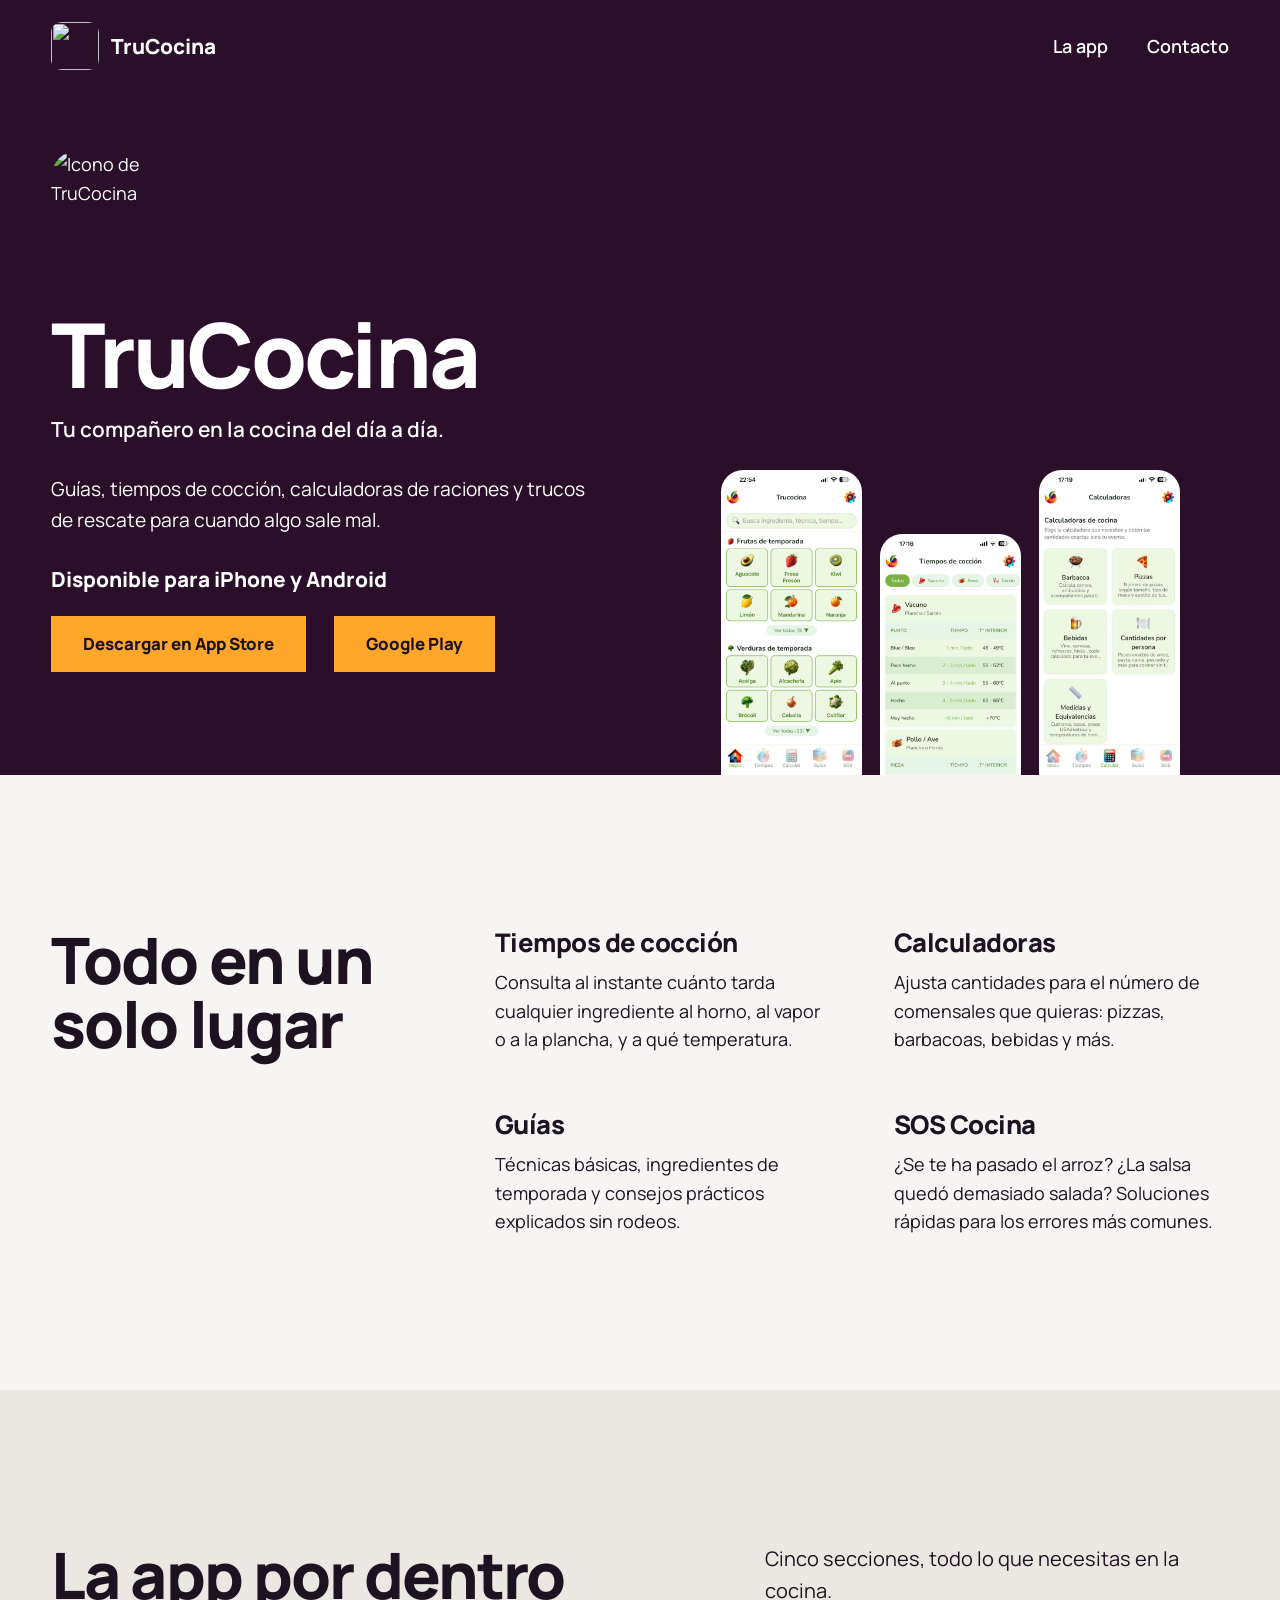
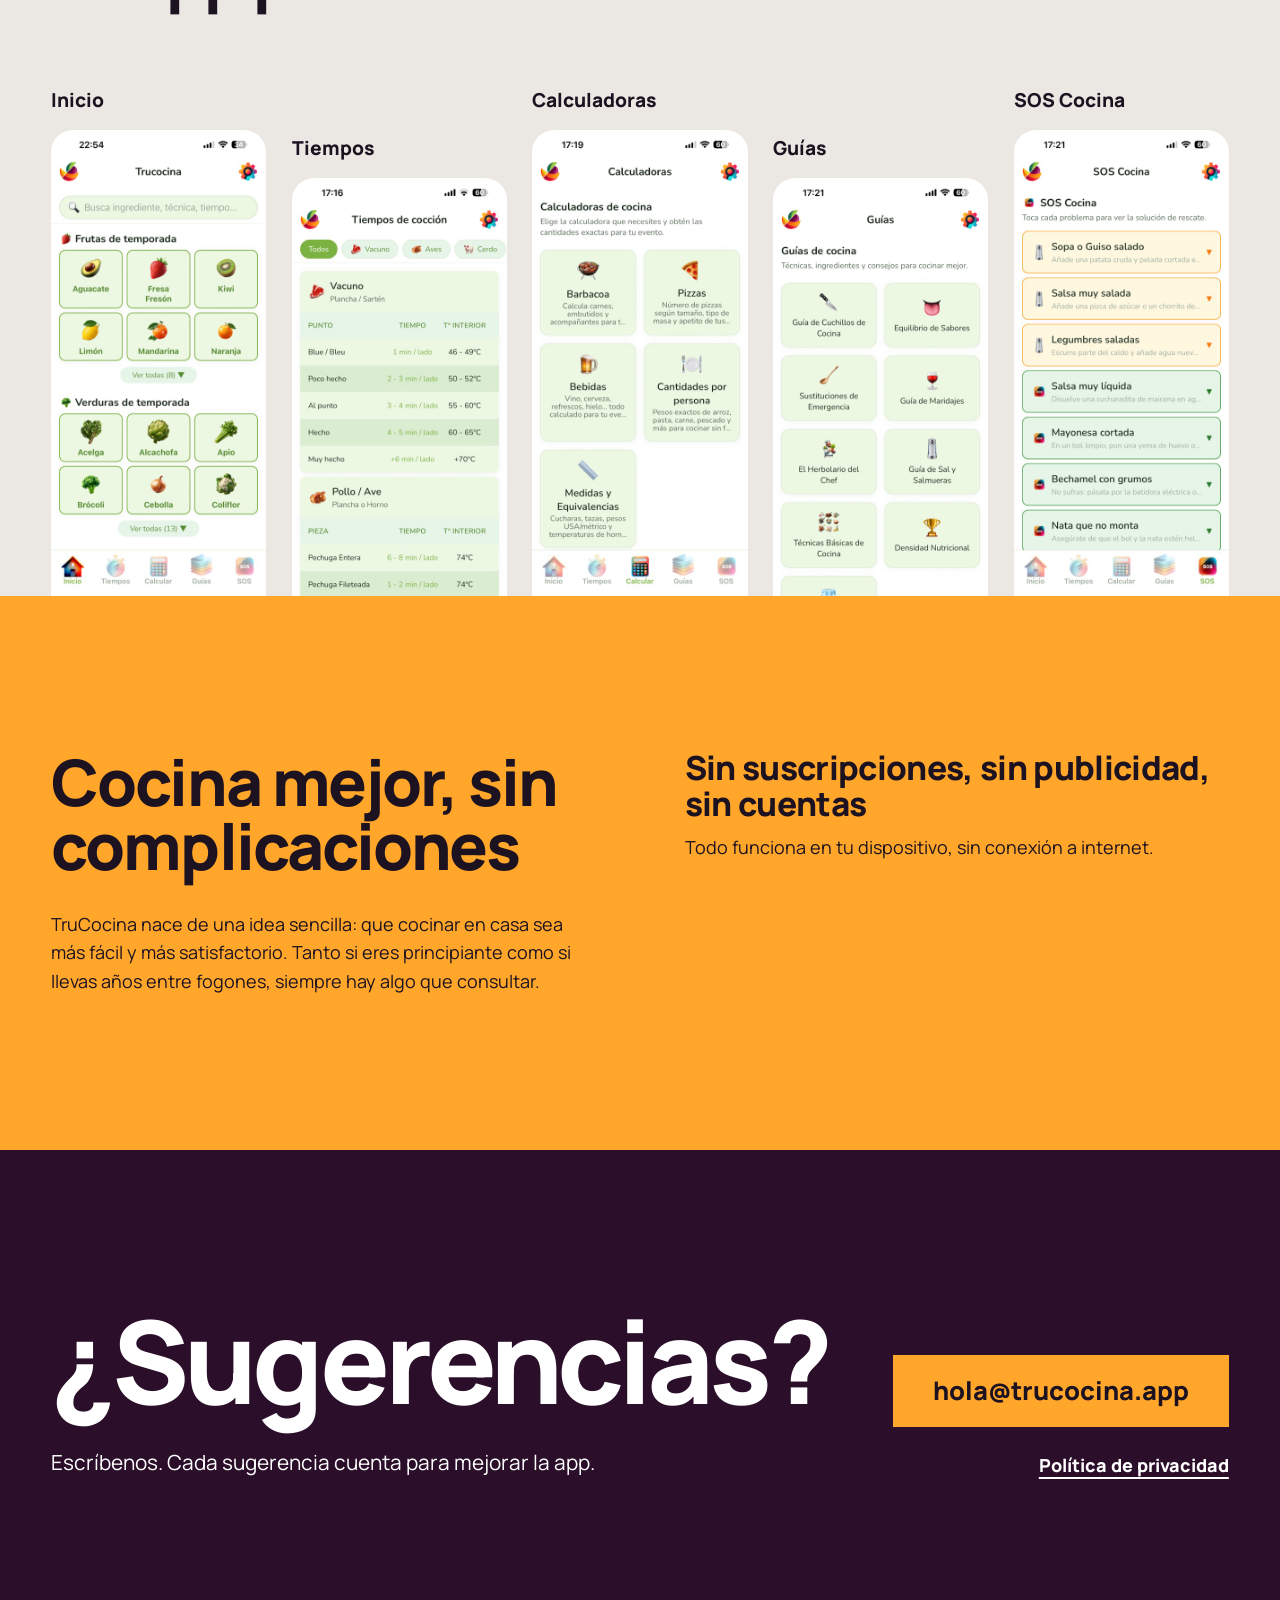
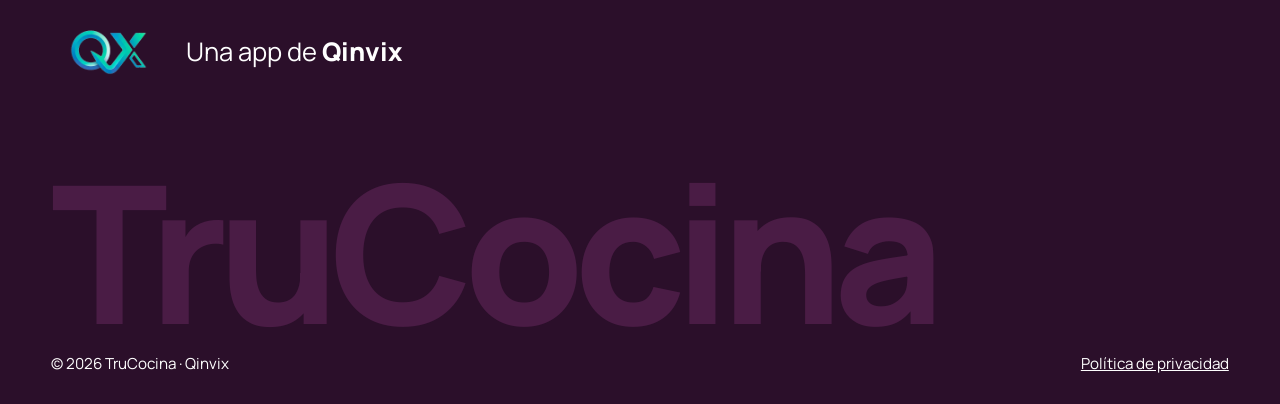
==== index.html @ 06c377cd "Web de TruCocina rediseñada con el estilo de Qinvix, enlaces a las tiendas y firma de Qinvix Co-Auth" ====
<!DOCTYPE HTML>
<html lang="es">
<head>
	<title>TruCocina — Tu compañero en la cocina</title>
	<meta charset="utf-8" />
	<meta name="viewport" content="width=device-width, initial-scale=1" />
	<meta name="description" content="TruCocina: guías de cocina, calculadoras de raciones, tiempos de cocción y trucos de rescate. Tu compañero en la cocina del día a día." />
	<meta property="og:title" content="TruCocina — Tu compañero en la cocina" />
	<meta property="og:description" content="Guías, tiempos de cocción, calculadoras y trucos de rescate. Gratis, sin anuncios, sin cuentas." />
	<meta property="og:image" content="https://trucocina.app/images/shots/inicio.jpg" />
	<link rel="icon" type="image/png" href="favicon.png" />
	<link rel="apple-touch-icon" href="images/icon.png" />
	<link rel="preconnect" href="https://fonts.googleapis.com" />
	<link rel="preconnect" href="https://fonts.gstatic.com" crossorigin />
	<link href="https://fonts.googleapis.com/css2?family=Manrope:wght@400;600;800&display=swap" rel="stylesheet" />
	<link rel="stylesheet" href="assets/css/qx.css" />
	<script>document.documentElement.classList.add('js');</script>
</head>
<body>

	<header class="hero detail wrap" id="top">
		<div class="bar wrap">
			<a class="brand" href="#top"><img src="images/icon.png" alt="" style="border-radius:22%" />TruCocina</a>
			<nav aria-label="Principal">
				<a href="#app">La app</a>
				<a href="#contacto">Contacto</a>
			</nav>
		</div>
		<div class="detail-grid">
			<div class="detail-text">
				<img class="icon reveal" src="images/icon.png" alt="Icono de TruCocina" width="1024" height="1024" />
				<h1 class="reveal" style="--d:1">TruCocina</h1>
				<p class="tagline reveal" style="--d:2">Tu compañero en la cocina del día a día.</p>
				<p class="intro reveal" style="--d:2">Guías, tiempos de cocción, calculadoras de raciones y trucos de rescate para cuando algo sale mal.</p>
				<p class="status reveal" style="--d:3">Disponible para iPhone y Android</p>
				<div class="store reveal" style="--d:3">
					<a class="btn on-dark" href="https://apps.apple.com/app/id6760367574" rel="noopener">Descargar en App Store</a>
					<a class="btn on-dark" href="https://play.google.com/store/apps/details?id=app.trucocina.mobile" rel="noopener">Google Play</a>
				</div>
			</div>
			<div class="shots">
				<img class="reveal" src="images/shots/inicio.jpg" alt="Pantalla de inicio de TruCocina" width="480" height="1040" />
				<img class="reveal" style="--d:2" src="images/shots/tiempos.jpg" alt="Tiempos de cocción en TruCocina" width="480" height="1040" loading="lazy" />
				<img class="reveal" style="--d:3" src="images/shots/calculadoras.jpg" alt="Calculadoras de raciones en TruCocina" width="480" height="1040" loading="lazy" />
			</div>
		</div>
	</header>

	<section class="features wrap" id="app" aria-labelledby="feat-title">
		<h2 id="feat-title" class="reveal">Todo en un solo lugar</h2>
		<div class="list">
			<div class="reveal" style="--d:1"><h3>Tiempos de cocción</h3><p>Consulta al instante cuánto tarda cualquier ingrediente al horno, al vapor o a la plancha, y a qué temperatura.</p></div>
			<div class="reveal" style="--d:2"><h3>Calculadoras</h3><p>Ajusta cantidades para el número de comensales que quieras: pizzas, barbacoas, bebidas y más.</p></div>
			<div class="reveal" style="--d:1"><h3>Guías</h3><p>Técnicas básicas, ingredientes de temporada y consejos prácticos explicados sin rodeos.</p></div>
			<div class="reveal" style="--d:2"><h3>SOS Cocina</h3><p>¿Se te ha pasado el arroz? ¿La salsa quedó demasiado salada? Soluciones rápidas para los errores más comunes.</p></div>
		</div>
	</section>

	<section class="gallery wrap" aria-labelledby="gal-title">
		<div class="gallery-head">
			<h2 id="gal-title" class="reveal">La app por dentro</h2>
			<p class="reveal" style="--d:1">Cinco secciones, todo lo que necesitas en la cocina.</p>
		</div>
		<div class="gallery-row">
			<figure class="reveal"><figcaption>Inicio</figcaption><img src="images/shots/inicio.jpg" alt="Inicio de TruCocina" width="480" height="1040" loading="lazy" /></figure>
			<figure class="reveal" style="--d:1"><figcaption>Tiempos</figcaption><img src="images/shots/tiempos.jpg" alt="Tiempos de cocción" width="480" height="1040" loading="lazy" /></figure>
			<figure class="reveal" style="--d:2"><figcaption>Calculadoras</figcaption><img src="images/shots/calculadoras.jpg" alt="Calculadoras de raciones" width="480" height="1040" loading="lazy" /></figure>
			<figure class="reveal" style="--d:3"><figcaption>Guías</figcaption><img src="images/shots/guias.jpg" alt="Guías de cocina" width="480" height="1040" loading="lazy" /></figure>
			<figure class="reveal" style="--d:4"><figcaption>SOS Cocina</figcaption><img src="images/shots/sos.jpg" alt="SOS Cocina" width="480" height="1040" loading="lazy" /></figure>
		</div>
	</section>

	<section class="why wrap" aria-labelledby="why-title">
		<div class="intro">
			<h2 id="why-title" class="reveal">Cocina mejor, sin complicaciones</h2>
			<p class="reveal" style="--d:1">TruCocina nace de una idea sencilla: que cocinar en casa sea más fácil y más satisfactorio. Tanto si eres principiante como si llevas años entre fogones, siempre hay algo que consultar.</p>
		</div>
		<div class="points">
			<div class="reveal" style="--d:1">
				<h3>Sin suscripciones, sin publicidad, sin cuentas</h3>
				<p>Todo funciona en tu dispositivo, sin conexión a internet.</p>
			</div>
		</div>
	</section>

	<section class="contact wrap" id="contacto" aria-labelledby="contact-title">
		<div>
			<h2 id="contact-title" class="reveal">¿Sugerencias?</h2>
			<p class="reveal" style="--d:1">Escríbenos. Cada sugerencia cuenta para mejorar la app.</p>
		</div>
		<div class="actions reveal" style="--d:2">
			<a class="btn on-dark" href="mailto:hola@trucocina.app">hola@trucocina.app</a>
			<div class="links">
				<a class="link" href="privacidad.html">Política de privacidad</a>
			</div>
		</div>
	</section>

	<footer class="foot wrap">
		<a class="made-by" href="https://qinvix.com"><img src="images/qinvix-logo.png" alt="" width="1024" height="1024" /><span>Una app de <strong>Qinvix</strong></span></a>
		<div class="name" aria-hidden="true"></div>
		<div class="small">
			<span>&copy; 2026 TruCocina · Qinvix</span>
			<a href="privacidad.html">Política de privacidad</a>
		</div>
	</footer>

	<script>
		(function () {
			var items = document.querySelectorAll('.reveal');
			if (!('IntersectionObserver' in window)) { items.forEach(function (e) { e.classList.add('in'); }); return; }
			var io = new IntersectionObserver(function (entries) {
				entries.forEach(function (en) { if (en.isIntersecting) { en.target.classList.add('in'); io.unobserve(en.target); } });
			}, { rootMargin: '0px 0px -8% 0px', threshold: 0.12 });
			items.forEach(function (e) { io.observe(e); });
		})();
	</script>
</body>
</html>
---- assets/css/qx.css ----
/* Estilo de trucocina.app (mismo sistema que qinvix.com, con la paleta de TruCocina) */
:root {
	--navy: #2b0f2a;
	--navy-2: #4a1c45;
	--ground: #f6f5f3;
	--ground-2: #ebe8e4;
	--ink: #1d1220;
	--teal: #ffa62b;
	--white: #ffffff;
	--gutter: clamp(20px, 4vw, 56px);
	--ease: cubic-bezier(.2, .7, .2, 1);
}
* { box-sizing: border-box; margin: 0; padding: 0; }
html { scroll-behavior: smooth; }
body { font-family: 'Manrope', system-ui, sans-serif; font-size: 1.125rem; line-height: 1.6; color: var(--ink); background: var(--ground); -webkit-font-smoothing: antialiased; }
img { display: block; max-width: 100%; height: auto; }
a { color: inherit; }
:focus-visible { outline: 3px solid var(--teal); outline-offset: 3px; }
.wrap { padding-left: var(--gutter); padding-right: var(--gutter); }

/* Movimiento: solo si hay JS; sin él todo se ve */
.js .reveal { opacity: 0; transform: translateY(28px); transition: opacity .7s var(--ease), transform .7s var(--ease); transition-delay: calc(var(--d, 0) * 80ms); }
.js .reveal.in { opacity: 1; transform: none; }

/* Botones: planos, esquinas rectas */
.btn { display: inline-flex; align-items: center; justify-content: center; min-height: 56px; padding: 0 32px; font: 800 1.05rem/1 'Manrope', sans-serif; text-decoration: none; background: var(--ink); color: var(--white); border: 0; cursor: pointer; transition: transform .2s var(--ease), background-color .2s; }
.btn:hover { transform: translateY(-3px); }
.btn:active { transform: scale(.97); }
.btn.on-dark { background: var(--teal); color: var(--ink); }
.link { font-weight: 800; text-underline-offset: 5px; text-decoration-thickness: 2px; }

/* Barra */
.bar { position: absolute; top: 0; left: 0; right: 0; z-index: 2; display: flex; align-items: center; justify-content: space-between; padding-top: 22px; padding-bottom: 22px; color: var(--white); }
.bar .brand { display: flex; align-items: center; gap: 12px; font-weight: 800; font-size: 1.3rem; text-decoration: none; letter-spacing: -.01em; }
.bar .brand img { width: 48px; height: 48px; object-fit: contain; }
.bar nav { display: flex; gap: clamp(18px, 3vw, 40px); }
.bar nav a { font-weight: 600; text-decoration: none; padding: 10px 0; }
.bar nav a:hover { text-decoration: underline; text-underline-offset: 6px; text-decoration-thickness: 2px; }

/* Primera pantalla */
.hero { position: relative; min-height: min(100svh, 800px); background: var(--navy); color: var(--white); display: flex; flex-direction: column; justify-content: flex-start; gap: clamp(48px, 7vw, 96px); padding-top: 150px; padding-bottom: clamp(40px, 6vw, 72px); }
.hero h1 { font-weight: 800; font-size: clamp(2.9rem, 7.4vw, 7.2rem); line-height: .98; letter-spacing: -.035em; max-width: 11em; }
.hero h1 br { display: block; }
.hero-row { display: grid; grid-template-columns: minmax(0, 4fr) minmax(0, 8fr); gap: clamp(32px, 5vw, 80px); align-items: end; }
.hero p { font-size: 1.3rem; max-width: 30em; margin-bottom: 32px; }
.shelf { display: grid; grid-template-columns: repeat(5, 1fr); gap: clamp(12px, 1.6vw, 24px); list-style: none; }
.shelf a { display: block; transition: transform .3s var(--ease); }
.shelf a:hover { transform: translateY(-8px); }
.shelf img { width: 100%; aspect-ratio: 1; object-fit: cover; border-radius: 22%; }

/* Apps */
.apps-head { background: var(--ground); padding-top: clamp(80px, 12vw, 180px); padding-bottom: clamp(40px, 6vw, 80px); display: grid; grid-template-columns: minmax(0, 7fr) minmax(0, 5fr); gap: clamp(24px, 5vw, 80px); align-items: end; }
h2 { font-weight: 800; font-size: clamp(2.2rem, 5vw, 4.6rem); line-height: 1; letter-spacing: -.03em; }
.apps-head p { font-size: 1.25rem; }
.app { display: grid; grid-template-columns: minmax(0, 1fr) minmax(0, 1fr); gap: clamp(32px, 6vw, 96px); align-items: stretch; background: var(--ground); }
.app:nth-of-type(even) { background: var(--ground-2); }
.app .text { padding-top: clamp(64px, 9vw, 130px); padding-bottom: clamp(64px, 9vw, 130px); display: flex; flex-direction: column; align-items: flex-start; }
.app .icon { width: clamp(88px, 9vw, 132px); aspect-ratio: 1; border-radius: 22%; margin-bottom: 28px; }
.app h3 { font-weight: 800; font-size: clamp(2rem, 4vw, 3.4rem); line-height: 1; letter-spacing: -.03em; margin-bottom: 18px; }
.app .text p { max-width: 28em; margin-bottom: 20px; }
.app .status { font-weight: 800; margin-bottom: 28px; }
.shots { display: flex; justify-content: center; align-items: flex-end; gap: clamp(14px, 2vw, 28px); height: clamp(380px, 38vw, 560px); overflow: hidden; align-self: end; }
.shots img { width: clamp(150px, 15vw, 240px); border-radius: 28px 28px 0 0; }
.shots img:nth-child(even) { margin-bottom: -64px; }

/* Principios */
.why { background: var(--teal); padding-top: clamp(80px, 12vw, 180px); padding-bottom: clamp(80px, 12vw, 180px); display: grid; grid-template-columns: minmax(0, 6fr) minmax(0, 6fr); gap: clamp(40px, 7vw, 120px); align-items: start; }
.why h2 { margin-bottom: 32px; }
.why .intro p + p { margin-top: 18px; }
.why .points { display: grid; gap: 48px; }
.why h3 { font-weight: 800; font-size: clamp(1.5rem, 2.6vw, 2.2rem); line-height: 1.1; letter-spacing: -.02em; margin-bottom: 10px; }

/* Contacto y pie */
.contact { background: var(--navy); color: var(--white); padding-top: clamp(80px, 12vw, 180px); padding-bottom: clamp(64px, 9vw, 120px); display: grid; grid-template-columns: minmax(0, 7fr) minmax(0, 5fr); gap: 40px clamp(32px, 6vw, 96px); align-items: end; }
.contact h2 { font-size: clamp(3rem, 9vw, 9rem); letter-spacing: -.04em; }
.contact p { font-size: 1.3rem; max-width: 30em; }
.contact .actions { display: flex; justify-content: flex-end; }
.contact .btn { font-size: clamp(1.1rem, 2.2vw, 1.6rem); min-height: 72px; padding: 0 40px; }
.foot { background: var(--navy); color: var(--white); padding-bottom: 28px; }
.foot .name { font-weight: 800; font-size: 15vw; line-height: .8; letter-spacing: -.05em; color: var(--navy-2); white-space: nowrap; overflow: hidden; user-select: none; }
.foot .name::before { content: 'TruCocina'; }
.foot .small { display: flex; flex-wrap: wrap; justify-content: space-between; gap: 12px 32px; padding-top: 24px; font-size: .95rem; }

@media (max-width: 900px) {
	.hero { padding-top: 120px; }
	.hero h1 br { display: none; }
	.hero-row, .apps-head, .app, .why { grid-template-columns: 1fr; }
	.hero-row { gap: 40px; align-items: start; }
	.app .text { padding-bottom: 40px; }
	.shots { height: clamp(300px, 80vw, 420px); }
	.shots img { width: clamp(130px, 36vw, 200px); }
	.contact { grid-template-columns: 1fr; }
	.contact .actions { justify-content: flex-start; }
	.contact .btn { width: 100%; }
}
@media (max-width: 600px) {
	.hero { min-height: 0; }
	.bar nav a:nth-child(2) { display: none; }
	.bar nav a { white-space: nowrap; }
}
/* Logo grande en la primera pantalla */
.hero-logo { position: absolute; right: var(--gutter); top: 120px; width: clamp(180px, 20vw, 300px); height: auto; }
@media (max-width: 900px) { .hero-logo { display: none; } }

/* Botones de tienda y enlaces secundarios */
.store { display: flex; flex-wrap: wrap; align-items: center; gap: 16px 28px; }
.status { font-weight: 800; }

/* Páginas de detalle de cada app */
.hero.detail { min-height: 0; padding-bottom: 0; gap: 0; }
.detail-grid { display: grid; grid-template-columns: minmax(0, 6fr) minmax(0, 6fr); gap: clamp(32px, 5vw, 80px); align-items: end; }
.detail-grid .shots { gap: clamp(10px, 1.4vw, 20px); }
.detail-grid .shots img { width: clamp(96px, 11vw, 176px); border-radius: 22px 22px 0 0; }
.detail-text { padding-bottom: clamp(56px, 8vw, 110px); }
.detail-text .icon { width: clamp(96px, 10vw, 150px); aspect-ratio: 1; border-radius: 22%; margin-bottom: 32px; }
.detail-text h1 { font-size: clamp(3rem, 7vw, 6.4rem); max-width: none; }
.tagline { font-size: clamp(1.4rem, 2.4vw, 2rem); font-weight: 600; line-height: 1.25; margin: 18px 0 20px; max-width: 20em; }
.hero .intro { max-width: 32em; font-size: 1.2rem; margin-bottom: 28px; }
.hero .status { margin-bottom: 20px; }
.features { background: var(--ground); padding-top: clamp(80px, 12vw, 180px); padding-bottom: clamp(80px, 12vw, 180px); display: grid; grid-template-columns: minmax(0, 4fr) minmax(0, 8fr); gap: clamp(32px, 6vw, 96px); align-items: start; }
.features .list { display: grid; grid-template-columns: 1fr 1fr; gap: 56px clamp(32px, 5vw, 72px); }
.features h3, .faq h3 { font-weight: 800; font-size: clamp(1.3rem, 2vw, 1.7rem); line-height: 1.15; letter-spacing: -.02em; margin-bottom: 10px; }
.facts { background: var(--teal); padding-top: clamp(64px, 9vw, 130px); padding-bottom: clamp(64px, 9vw, 130px); }
.facts p { font-size: clamp(1.3rem, 2.4vw, 2.2rem); font-weight: 600; line-height: 1.3; letter-spacing: -.01em; max-width: 46em; }
.sr { position: absolute; width: 1px; height: 1px; overflow: hidden; clip: rect(0 0 0 0); white-space: nowrap; }
.faq { background: var(--ground-2); padding-top: clamp(80px, 12vw, 180px); padding-bottom: clamp(80px, 12vw, 180px); display: grid; grid-template-columns: minmax(0, 4fr) minmax(0, 8fr); gap: clamp(32px, 6vw, 96px); align-items: start; }
.faq .list { display: grid; gap: 40px; }
.contact .links { display: flex; flex-direction: column; align-items: flex-start; gap: 20px; }
.contact .actions { flex-direction: column; align-items: flex-end; gap: 24px; }
@media (max-width: 900px) {
	.detail-grid, .features, .faq { grid-template-columns: 1fr; }
	.detail-grid .shots img { width: clamp(90px, 28vw, 170px); }
	.features .list { grid-template-columns: 1fr; gap: 40px; }
	.contact .actions { align-items: flex-start; }
}
@media (prefers-reduced-motion: reduce) {
	html { scroll-behavior: auto; }
	.js .reveal { opacity: 1; transform: none; transition: none; }
	.btn, .shelf a { transition: none; }
}
.contact h2 { margin-bottom: 28px; }

/* Galería de la app por dentro */
.gallery { background: var(--ground-2); padding-top: clamp(80px, 12vw, 180px); }
.gallery-head { display: grid; grid-template-columns: minmax(0, 7fr) minmax(0, 5fr); gap: clamp(24px, 5vw, 80px); align-items: end; padding-bottom: clamp(40px, 6vw, 80px); }
.gallery-head p { font-size: 1.25rem; }
.gallery-row { display: grid; grid-template-columns: repeat(5, minmax(0, 1fr)); gap: clamp(10px, 2vw, 32px); align-items: end; height: clamp(360px, 40vw, 600px); overflow: hidden; }
.gallery-row figure { display: flex; flex-direction: column; justify-content: flex-end; height: 100%; }
.gallery-row figcaption { font-weight: 800; font-size: clamp(.95rem, 1.5vw, 1.3rem); margin-bottom: 14px; }
.gallery-row img { width: 100%; border-radius: 22px 22px 0 0; }
.gallery-row figure:nth-child(even) img { margin-bottom: -48px; }
@media (max-width: 900px) {
	.gallery-head { grid-template-columns: 1fr; }
	.gallery-row { grid-template-columns: repeat(2, minmax(0, 1fr)); height: auto; overflow: visible; row-gap: 32px; }
	.gallery-row figure { height: 360px; overflow: hidden; justify-content: flex-start; }
	.gallery-row figure:nth-child(even) img { margin-bottom: 0; }
}

/* Firma de Qinvix en el pie */
.made-by { display: inline-flex; align-items: center; gap: 20px; margin-bottom: clamp(32px, 5vw, 64px); text-decoration: none; color: var(--white); font-size: clamp(1.2rem, 2vw, 1.6rem); transition: transform .2s var(--ease); }
.made-by:hover { transform: translateX(6px); }
.made-by img { width: clamp(72px, 9vw, 120px); height: auto; }
.made-by strong { font-weight: 800; }
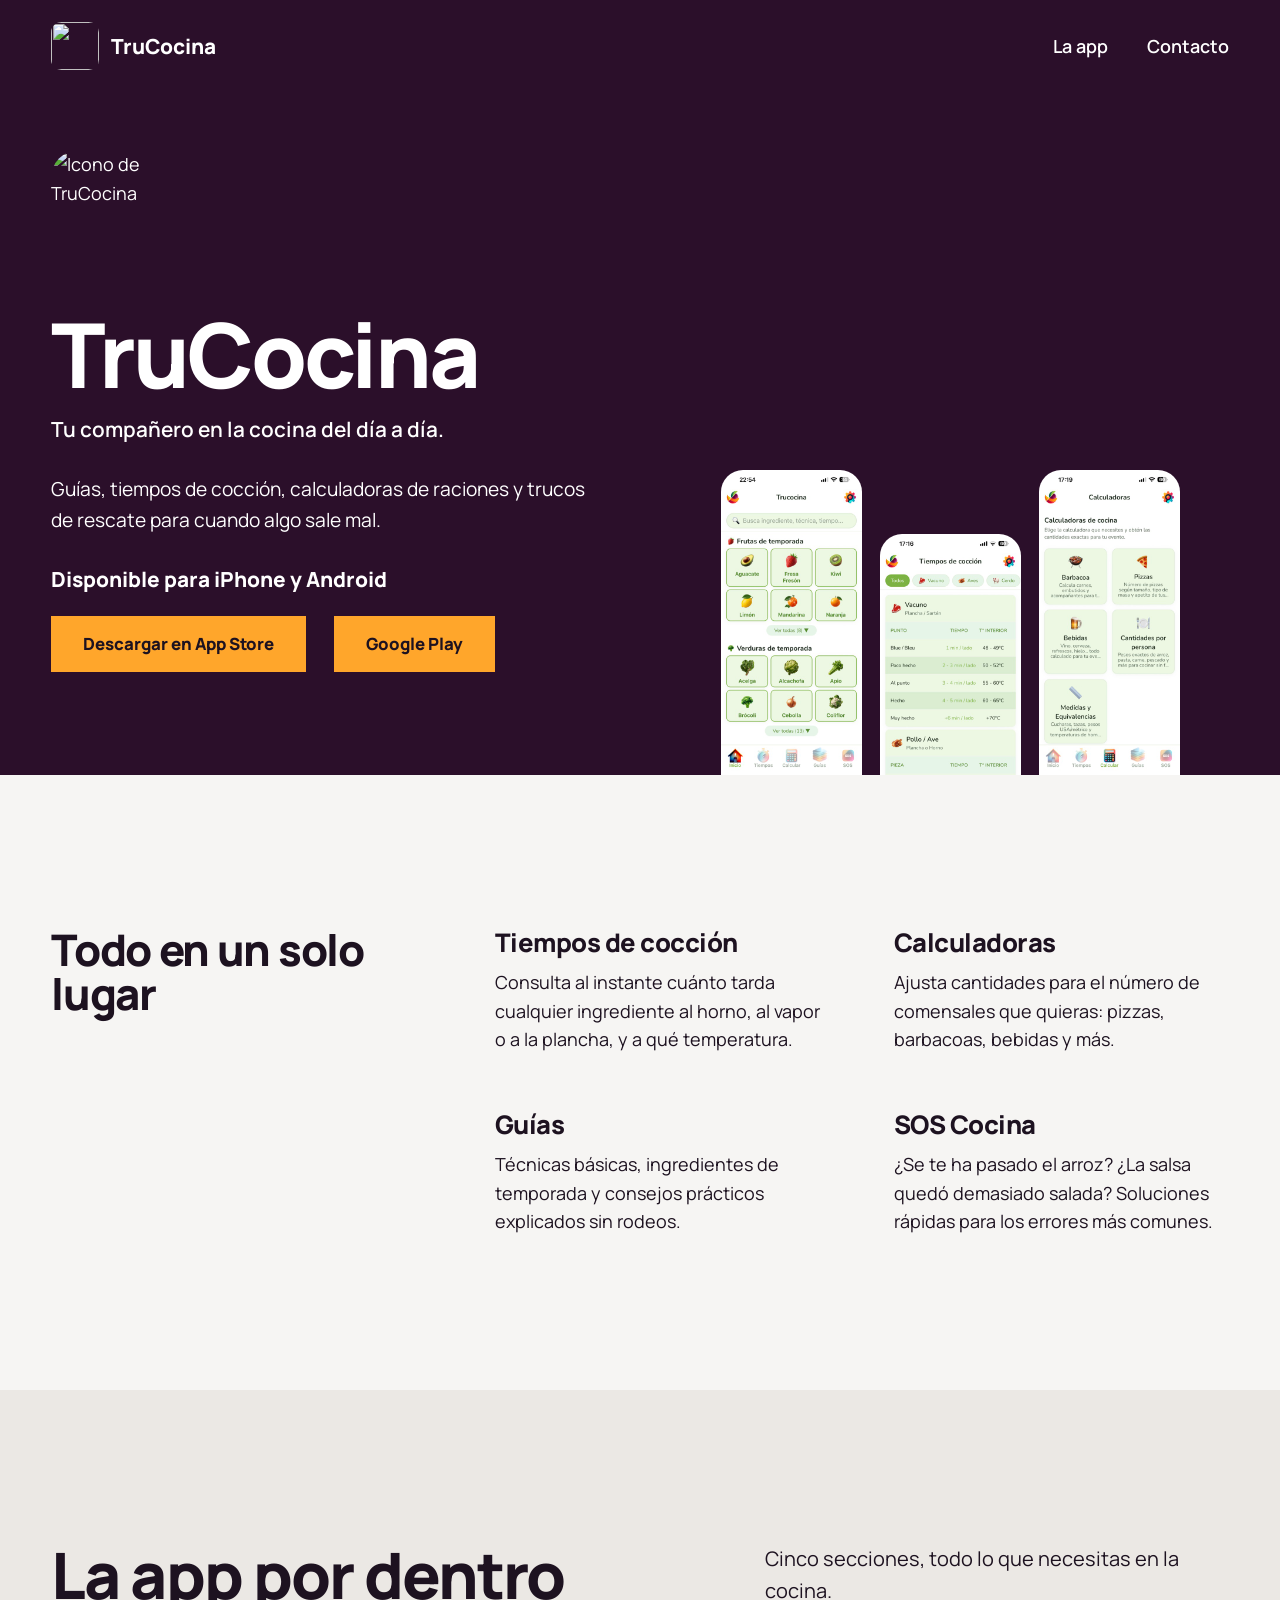
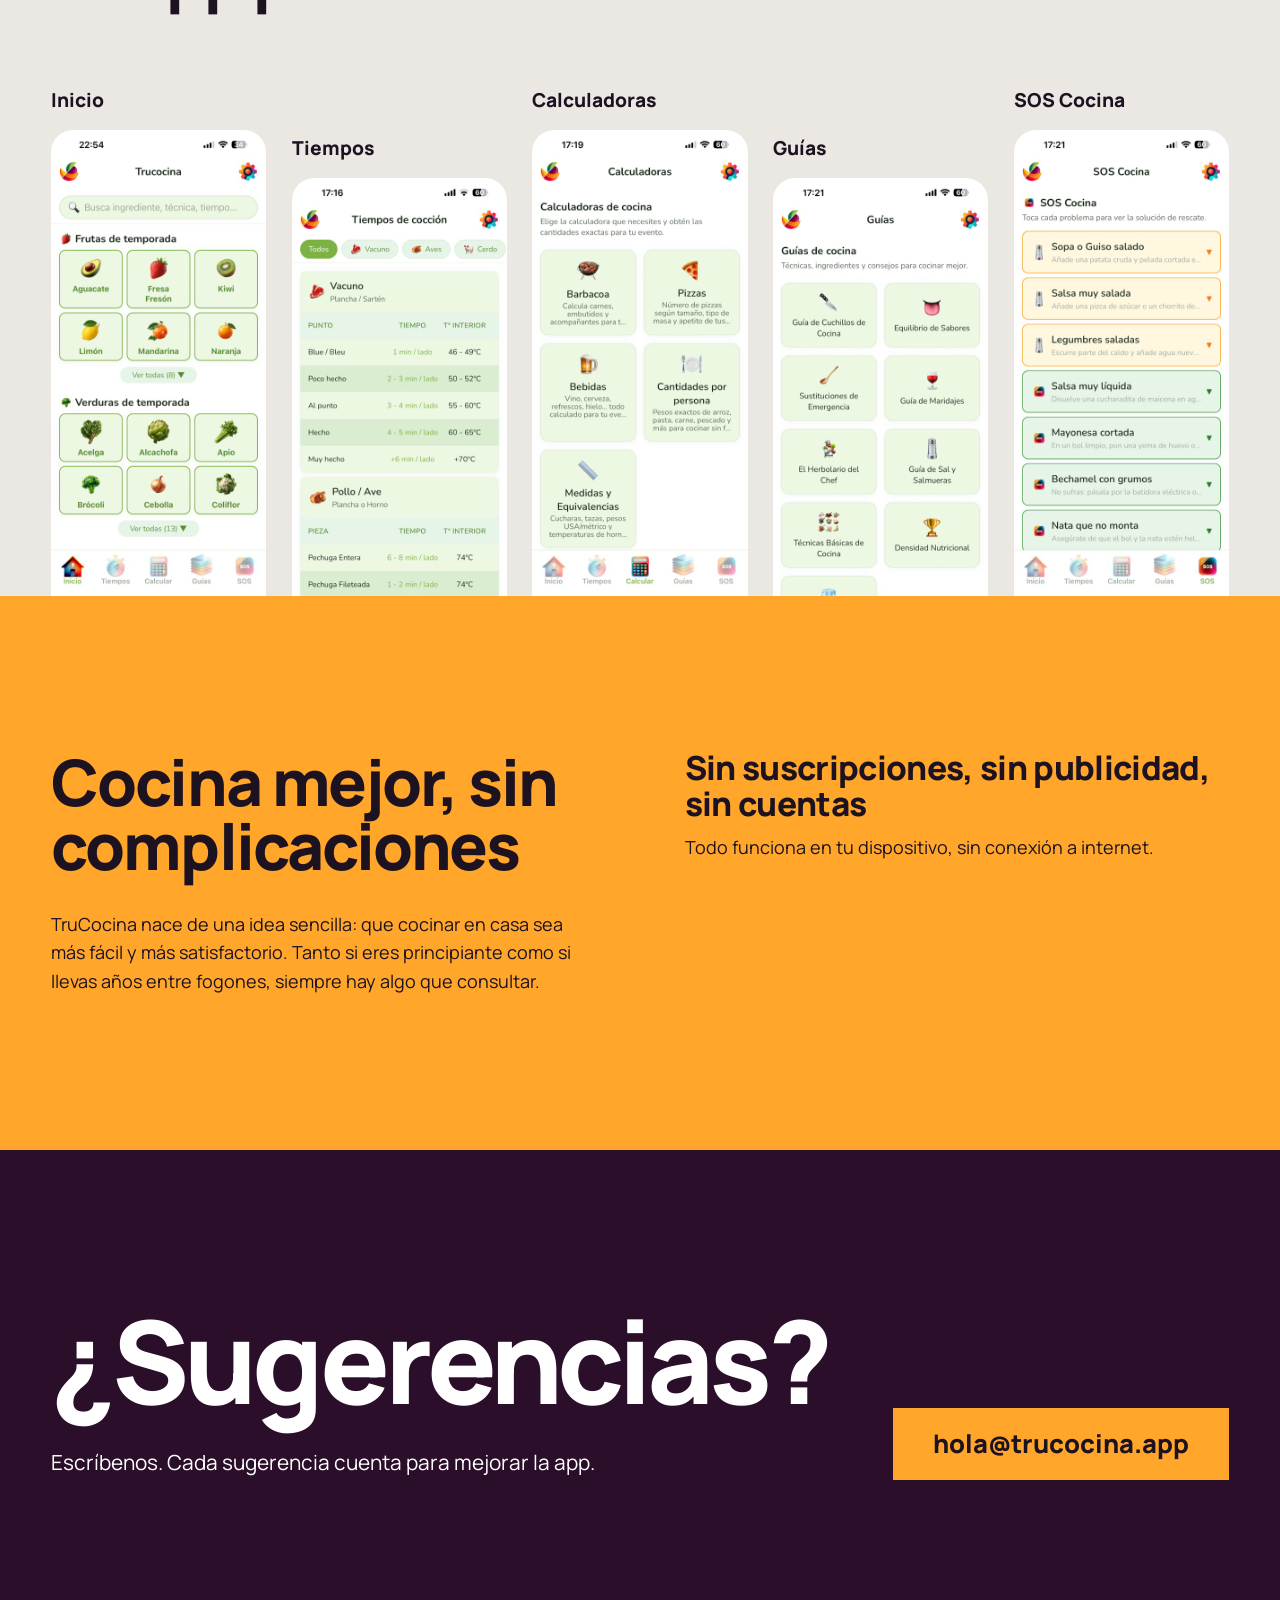
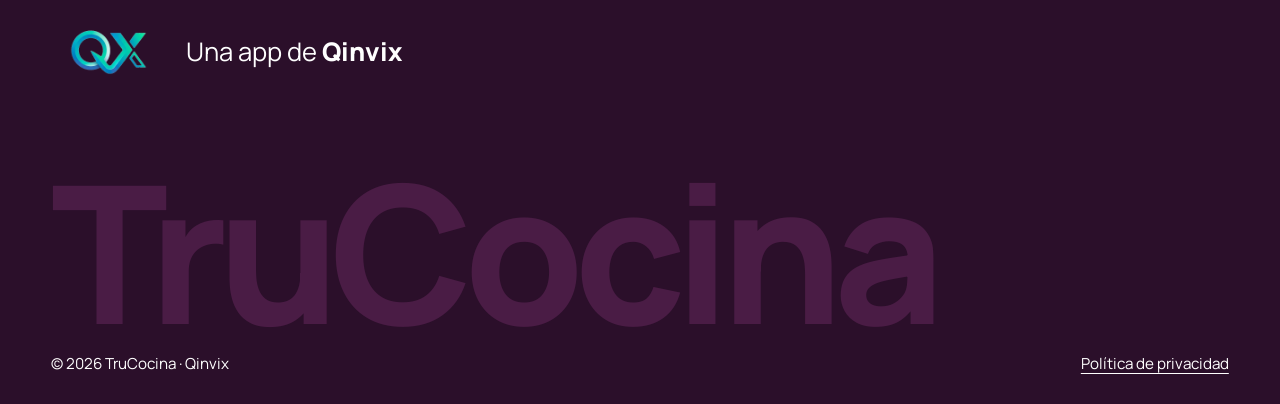
==== commit b9e8f202: "TruCocina: privacidad y páginas de sección rediseñadas, galería enlazada y enlace duplicado fuera Co" ====
--- a/index.html
+++ b/index.html
@@ -62,11 +62,11 @@
 			<p class="reveal" style="--d:1">Cinco secciones, todo lo que necesitas en la cocina.</p>
 		</div>
 		<div class="gallery-row">
-			<figure class="reveal"><figcaption>Inicio</figcaption><img src="images/shots/inicio.jpg" alt="Inicio de TruCocina" width="480" height="1040" loading="lazy" /></figure>
-			<figure class="reveal" style="--d:1"><figcaption>Tiempos</figcaption><img src="images/shots/tiempos.jpg" alt="Tiempos de cocción" width="480" height="1040" loading="lazy" /></figure>
-			<figure class="reveal" style="--d:2"><figcaption>Calculadoras</figcaption><img src="images/shots/calculadoras.jpg" alt="Calculadoras de raciones" width="480" height="1040" loading="lazy" /></figure>
-			<figure class="reveal" style="--d:3"><figcaption>Guías</figcaption><img src="images/shots/guias.jpg" alt="Guías de cocina" width="480" height="1040" loading="lazy" /></figure>
-			<figure class="reveal" style="--d:4"><figcaption>SOS Cocina</figcaption><img src="images/shots/sos.jpg" alt="SOS Cocina" width="480" height="1040" loading="lazy" /></figure>
+			<a href="capturas/inicio.html" class="reveal"><figure><figcaption>Inicio</figcaption><img src="images/shots/inicio.jpg" alt="Inicio de TruCocina" width="480" height="1040" loading="lazy" /></figure></a>
+			<a href="capturas/tiempos.html" class="reveal" style="--d:1"><figure><figcaption>Tiempos</figcaption><img src="images/shots/tiempos.jpg" alt="Tiempos de cocción" width="480" height="1040" loading="lazy" /></figure></a>
+			<a href="capturas/calculadoras.html" class="reveal" style="--d:2"><figure><figcaption>Calculadoras</figcaption><img src="images/shots/calculadoras.jpg" alt="Calculadoras de raciones" width="480" height="1040" loading="lazy" /></figure></a>
+			<a href="capturas/guias.html" class="reveal" style="--d:3"><figure><figcaption>Guías</figcaption><img src="images/shots/guias.jpg" alt="Guías de cocina" width="480" height="1040" loading="lazy" /></figure></a>
+			<a href="capturas/sos.html" class="reveal" style="--d:4"><figure><figcaption>SOS Cocina</figcaption><img src="images/shots/sos.jpg" alt="SOS Cocina" width="480" height="1040" loading="lazy" /></figure></a>
 		</div>
 	</section>
 
@@ -90,9 +90,6 @@
 		</div>
 		<div class="actions reveal" style="--d:2">
 			<a class="btn on-dark" href="mailto:hola@trucocina.app">hola@trucocina.app</a>
-			<div class="links">
-				<a class="link" href="privacidad.html">Política de privacidad</a>
-			</div>
 		</div>
 	</section>
 
--- a/assets/css/qx.css
+++ b/assets/css/qx.css
@@ -161,3 +161,58 @@
 .made-by:hover { transform: translateX(6px); }
 .made-by img { width: clamp(72px, 9vw, 120px); height: auto; }
 .made-by strong { font-weight: 800; }
+
+/* Páginas legales y de soporte */
+.doc-hero { min-height: 0; gap: 20px; padding-top: 150px; padding-bottom: clamp(48px, 7vw, 96px); }
+.doc-hero h1 { font-size: clamp(2.4rem, 5.6vw, 5.2rem); max-width: 16em; }
+.doc-hero .updated { font-size: 1.1rem; }
+.doc { background: var(--ground); padding-top: clamp(64px, 9vw, 130px); padding-bottom: clamp(80px, 12vw, 180px); display: grid; grid-template-columns: minmax(0, 4fr) minmax(0, 8fr); gap: clamp(32px, 6vw, 96px); align-items: start; }
+.doc-summary { position: sticky; top: 32px; }
+.doc-summary p { font-size: 1.35rem; font-weight: 600; line-height: 1.4; }
+.doc-summary a, .doc-body a { text-underline-offset: 4px; text-decoration-thickness: 2px; font-weight: 600; }
+.doc-body > :first-child { margin-top: 0; }
+.doc-body h2 { font-weight: 800; font-size: clamp(1.4rem, 2.2vw, 1.9rem); line-height: 1.15; letter-spacing: -.02em; margin: 56px 0 14px; }
+.doc-body h3 { font-weight: 800; font-size: 1.25rem; line-height: 1.2; margin: 32px 0 8px; }
+.doc-body p, .doc-body li { max-width: 40em; }
+.doc-body p { margin-bottom: 16px; }
+.doc-body ul, .doc-body ol { padding-left: 1.3em; margin-bottom: 16px; }
+.doc-body li { margin-bottom: 8px; }
+.doc-body code { font-family: ui-monospace, Menlo, monospace; font-size: .92em; background: var(--ground-2); padding: 2px 6px; }
+.doc-body .qa { margin-bottom: 36px; }
+.doc-body .qa h3 { margin-top: 0; }
+.doc-body table { border-collapse: collapse; width: 100%; max-width: 46em; margin-bottom: 16px; }
+.doc-body th, .doc-body td { text-align: left; padding: 10px 14px; vertical-align: top; }
+.doc-body tr:nth-child(odd) td { background: var(--ground-2); }
+.foot .small a { text-decoration: underline; text-underline-offset: 4px; }
+@media (max-width: 900px) {
+	.doc { grid-template-columns: 1fr; }
+	.doc-summary { position: static; }
+	.doc-hero { padding-top: 120px; }
+}
+@media (max-width: 600px) { .doc-hero h1 { font-size: 1.9rem; } }
+
+/* Páginas de cada sección de la app */
+.features.alt { background: var(--ground-2); }
+.features .list.one { grid-template-columns: 1fr; }
+.words { list-style: none; display: flex; flex-wrap: wrap; gap: 12px 40px; }
+.words li { font-weight: 800; font-size: clamp(1.4rem, 2.6vw, 2.2rem); letter-spacing: -.02em; }
+.steps { padding-left: 1.2em; display: grid; gap: 16px; max-width: 40em; }
+.steps.plain { list-style: none; padding-left: 0; }
+.table-wrap { overflow-x: auto; }
+.table-wrap table { border-collapse: collapse; width: 100%; max-width: 56em; }
+.table-wrap th, .table-wrap td { text-align: left; padding: 14px 18px; vertical-align: top; }
+.table-wrap th { font-weight: 800; }
+.table-wrap tr:nth-child(even) td { background: rgba(0, 0, 0, .05); }
+.detail-grid .shots.single img { width: clamp(180px, 22vw, 300px); border-radius: 28px 28px 0 0; }
+@media (max-width: 900px) { .detail-grid .shots.single img { width: clamp(150px, 46vw, 260px); } }
+.features h2 { font-size: clamp(1.9rem, 3.4vw, 3.2rem); }
+.contact h2.cta { font-size: clamp(2rem, 6vw, 5.5rem); }
+.gallery-row.four { grid-template-columns: repeat(4, minmax(0, 1fr)); }
+.gallery-row a { display: block; height: 100%; text-decoration: none; color: inherit; transition: transform .25s var(--ease); }
+.gallery-row a:hover { transform: translateY(-6px); }
+.gallery-row a figure:nth-child(even) img, .gallery-row a:nth-child(even) img { margin-bottom: -48px; }
+@media (min-width: 601px) and (max-width: 900px) { .features .list { grid-template-columns: 1fr 1fr; } }
+@media (max-width: 600px) {
+	.table-wrap { overflow: visible; }
+	.table-wrap th, .table-wrap td { padding: 10px 6px; font-size: .9rem; }
+}
